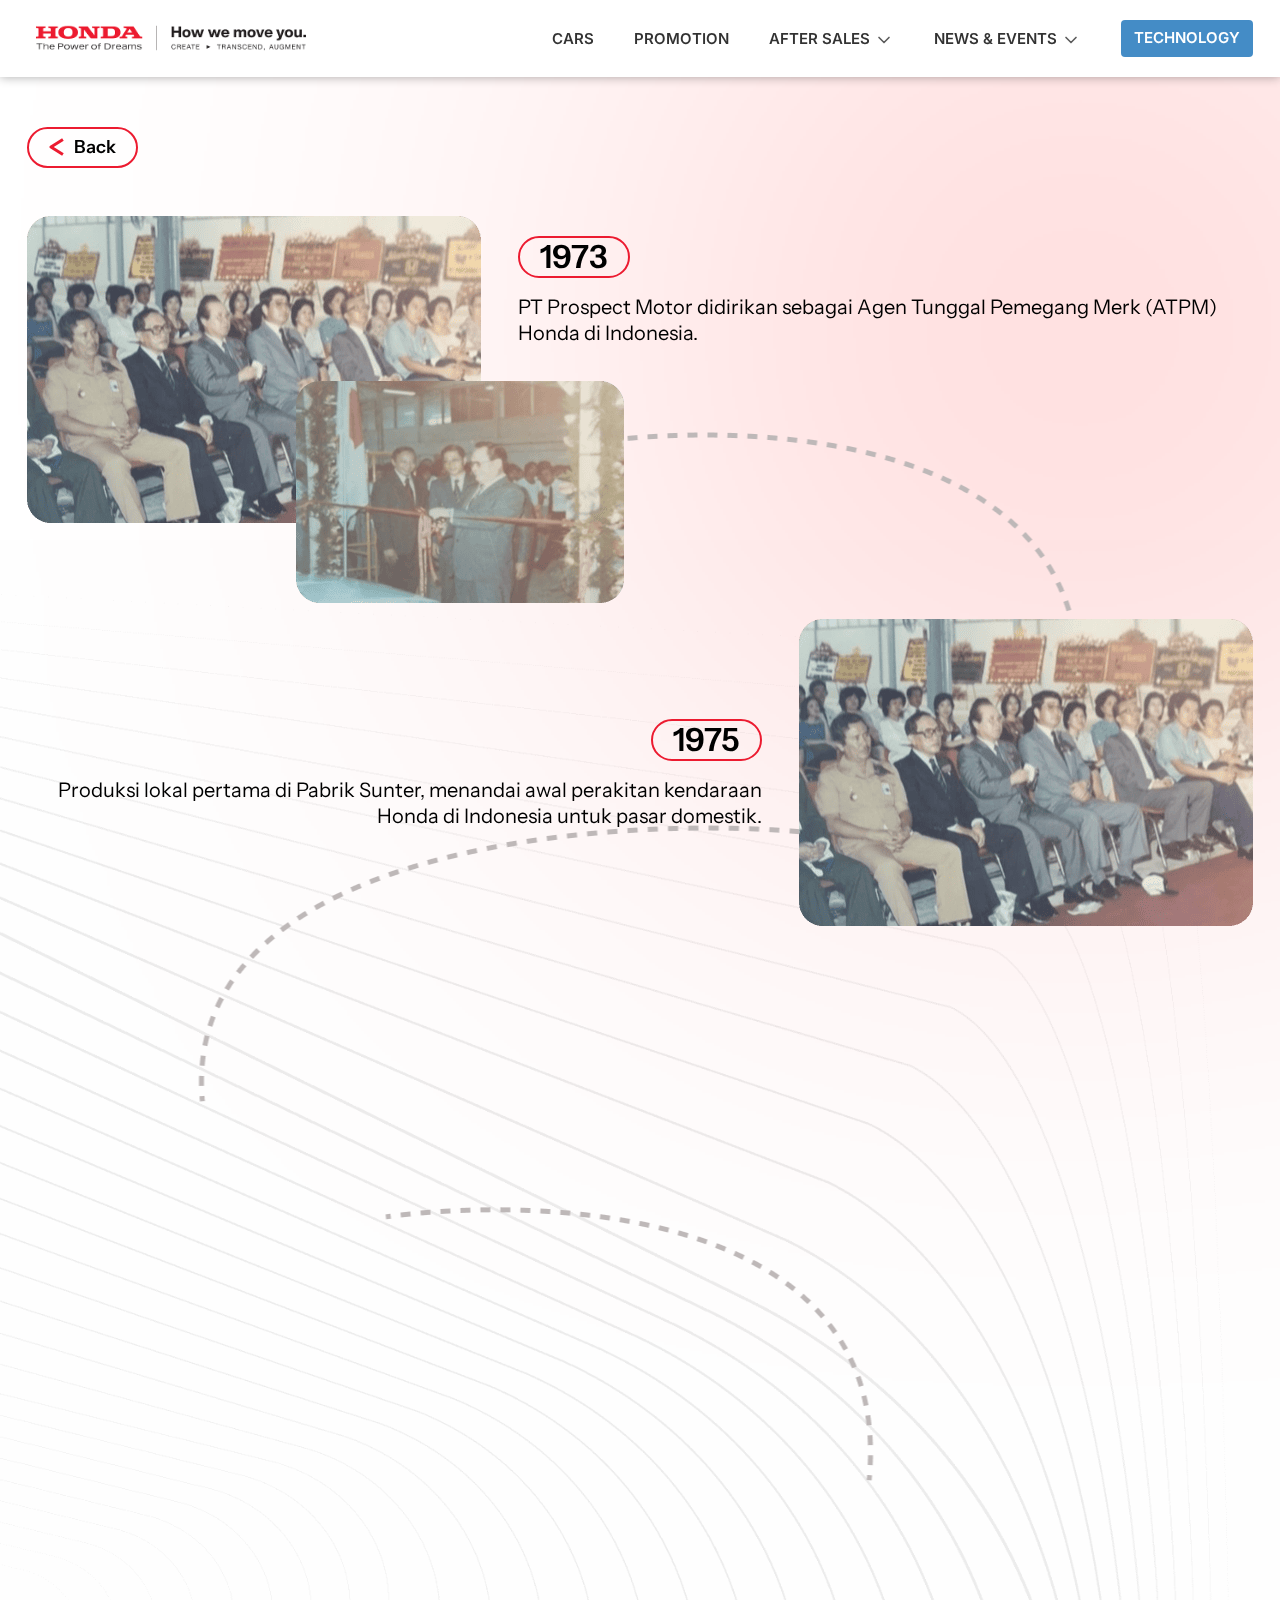
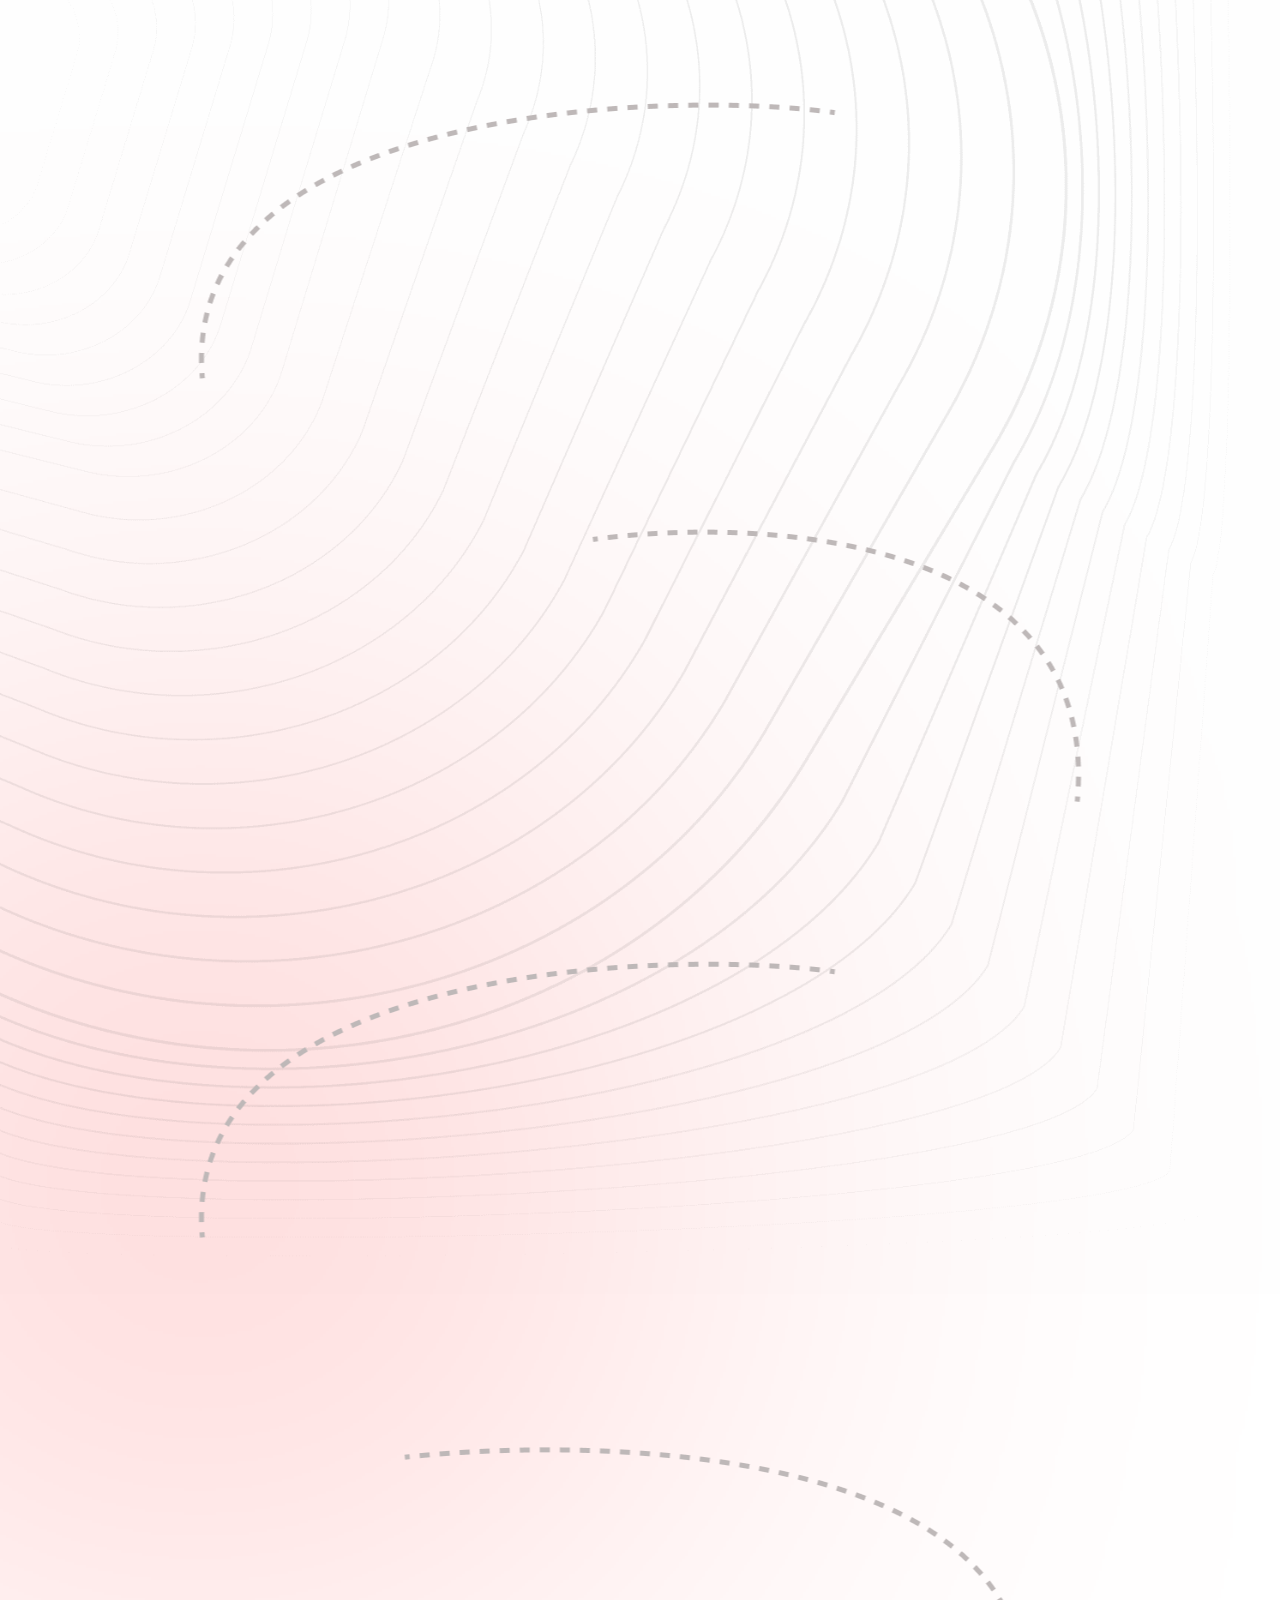
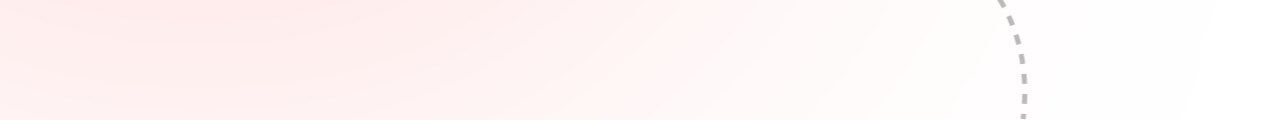
==== Sejarah-Page.html @ 126ced46 "first commit" ====
<!doctype html>
<html class="no-js" lang="">
    <head>
        <meta charset="utf-8">
        <meta http-equiv="x-ua-compatible" content="ie=edge">
        <title>Site title</title>
        <meta name="description" content="">
        <meta name="viewport" content="width=device-width, initial-scale=1"> 
		<link rel="shortcut icon" type="image/x-icon" href="#">
        <!-- Place favicon.ico in the root directory -->
        
		<!-- CSS here -->
        <link rel="stylesheet" href="assets/css/aos.css">
        <link rel="stylesheet" href="assets/css/bootstrap.min.css">
        <link rel="stylesheet" href="assets/css/style.css">
        <link rel="stylesheet" href="assets/css/responsive.css">
    </head>
    <body>

       
    <!-- header-area START -->
    <div class="header-area ">
        <div class="container lg">
            <div class="row align-items-center">
                <div class="col-lg-3 col-9 ">
                    <div class="logo-area">
                        <a href="index.html"><img src="assets/img/Honda-text.png" alt=""></a>
                    </div>
                </div>
                <div class="col-lg-9 d-none d-lg-block text-right">
                    <div class="menu-area">
                        <nav>
                            <ul id="nav">
                                <li><a href="#">cars</a></li>
                                <li><a href="#">promotion</a></li> 
                                <li><a href="#">after sales <img src="assets/img/chevron-down.svg" alt=""></a></li> 
                                <li><a href="#">news & events <img src="assets/img/chevron-down.svg" alt=""></a></li>  
                                <li><a href="#" class="btn">technology</a></li>   
                            </ul>
                        </nav>
                    </div>
                </div>
                <div class="col-3 d-block d-lg-none text-center">
                    <div class="bar__icon">
                        <a class="humbergar siteBar-btn" href="#">
                            <span></span>
                        </a>
                    </div>
                </div>
            </div>
        </div>
    </div>
        <!-- mobile-menu START -->
        <div class="mobile-menu">
            <a href="#" class="bars siteBar-btn"><svg class="bi bi-x" width="1em" height="1em" viewBox="0 0 16 16" fill="currentColor" xmlns="http://www.w3.org/2000/svg">
                <path fill-rule="evenodd" d="M11.854 4.146a.5.5 0 010 .708l-7 7a.5.5 0 01-.708-.708l7-7a.5.5 0 01.708 0z" clip-rule="evenodd"/>
                <path fill-rule="evenodd" d="M4.146 4.146a.5.5 0 000 .708l7 7a.5.5 0 00.708-.708l-7-7a.5.5 0 00-.708 0z" clip-rule="evenodd"/>
            </svg></a> 
            <nav> 
                <ul>
                    <li><a href="#">About Me</a></li>
                    <li><a href="#">Services</a></li> 
                    <li><a href="#">Portfolio</a></li> 
                    <li><a href="#">Testimonials</a></li> 
                    <li><a href="#">Contact Us</a></li>  
                </ul>
            </nav> 
        </div> 
    <!-- header-area END -->


    <main>
        <a href="#" class="ScrolltoTop"  data-aos="fade-up" ><img src="assets/img/ScrolltoTop.svg" alt=""></a>
        <img src="assets/img/body-bg.png" class="body-bg pg-2" alt="">


        <!---------timeLine Section START ---------->
        <section class="timeLine-area ">
            <div class="circle-overly right"></div>
            <div class="circle-overly left"></div>
            <img src="assets/img/Dashed-Lines.png" class="Dashed-Lines" alt="">
            <div class="container">
                <div class="row">
                    <div class="col-lg-12 mb-5" data-aos="fade-left">
                        <div class="">
                            <a href="" class="back-btn"><img src="assets/img/left-arrow.svg" alt=""> Back</a>
                        </div>
                    </div>
                </div>
                <div class="row mb_50 mb-5">
                    <div class="col-lg-5 col-md-5 col-6" data-aos="zoom-in">
                        <div class="timeLine-img ">
                            <i><img src="assets/img/tml-1.png" alt=""></i>
                            <i class="small-img" data-aos="fade-right"  data-aos-delay="300"><img src="assets/img/tml-1-s.png" alt=""></i>
                        </div>
                    </div>
                    <div class="col-lg-7 col-md-7 col-6" data-aos="fade-left">
                        <div class="timeLine-content">
                            <h3>1973</h3>
                            <p>PT Prospect Motor didirikan sebagai Agen Tunggal Pemegang Merk (ATPM) Honda di Indonesia.</p>
                        </div>
                    </div>
                </div>
                <div class="row align-items-center pt_50 mb_50 pt-5 mb-5">
                    <div class="col-lg-7 col-md-7 col-6" data-aos="fade-right">
                        <div class="timeLine-content right">
                            <h3>1975</h3>
                            <p>Produksi lokal pertama di Pabrik Sunter, menandai awal perakitan kendaraan Honda di Indonesia untuk pasar domestik.</p>
                        </div>
                    </div>
                    <div class="col-lg-5 col-md-5 col-6" data-aos="zoom-in">
                        <div class="timeLine-img right">
                            <i><img src="assets/img/tml-1.png" alt=""></i>
                        </div>
                    </div>
                </div>
                <div class="row  align-items-center ">
                    <div class="col-lg-5 col-md-5 col-6" data-aos="zoom-in">
                        <div class="timeLine-img">
                            <i><img src="assets/img/tml-1.png" alt=""></i>
                        </div>
                    </div>
                    <div class="col-lg-7 col-md-7 col-6" data-aos="fade-left">
                        <div class="timeLine-content">
                            <h3>1978</h3>
                            <p>PT Imora Honda hadir untuk memperkuat jaringan distribusi 
                                dan penjualan Honda di Indonesia.</p>
                        </div>
                    </div>
                </div>
                <div class="row pt_100 mb_150 pt-5 mb-5 pb-5 pb-md-0">
                    <div class="col-lg-7 col-md-7 col-6" data-aos="fade-right">
                        <div class="timeLine-content right">
                            <h3>1985</h3>
                            <p>PT Prospect Motor didirikan sebagai Agen Tunggal Pemegang Merk (ATPM) Honda di Indonesia.</p>
                        </div>
                    </div>
                    <div class="col-lg-5 col-md-5 col-6" data-aos="zoom-in">
                        <div class="timeLine-img right">
                            <i><img src="assets/img/tml-1.png" alt=""></i>
                            <i class="small-img" data-aos="fade-right"  data-aos-delay="300"><img src="assets/img/tml-1-s.png" alt=""></i>
                        </div>
                    </div>
                </div>
                <div class="row pb-5 pb-md-0">
                    <div class="col-lg-5 col-md-5 col-6" data-aos="zoom-in">
                        <div class="timeLine-img">
                            <i><img src="assets/img/tml-1.png" alt=""></i>
                            <i class="small-img" data-aos="fade-left"  data-aos-delay="300"><img src="assets/img/tml-1-s.png" alt=""></i>
                        </div>
                    </div>
                    <div class="col-lg-7 col-md-7 col-6" data-aos="fade-left">
                        <div class="timeLine-content">
                            <h3>1988</h3>
                            <p>Honda memulai produksi mesin di Indonesia, 
                                mendukung penggunaan komponen lokal dalam produksi kendaraan.</p>
                        </div>
                    </div>
                </div>
                <div class="row mt_150 mb_150 pt_50 pt-5 mb-5">
                    <div class="col-lg-7 col-md-7 col-6" data-aos="fade-right">
                        <div class="timeLine-content right">
                            <h3>1999</h3>
                            <p>PT Honda Prospect Motor resmi berdiri melalui penggabungan 
                                PT Prospect Motor, PT Honda Prospect Engine Manufacturing dan  PT Imora Honda.</p>
                        </div>
                    </div>
                    <div class="col-lg-5 col-md-5 col-6">
                        <div class="timeLine-img right" data-aos="zoom-in">
                            <i><img src="assets/img/tml-1.png" alt=""></i>
                            <i class="small-img" data-aos="fade-left"><img src="assets/img/tml-1-s.png" alt=""></i>
                        </div>
                    </div>
                </div>
                <div class="row align-items-center py-5 py-md-0">
                    <div class="col-lg-5 col-md-5 col-6" data-aos="zoom-in">
                        <div class="timeLine-img">
                            <i><img src="assets/img/tml-1.png" alt=""></i>
                        </div>
                    </div>
                    <div class="col-lg-7 col-md-7 col-6" data-aos="fade-left">
                        <div class="timeLine-content">
                            <h3>2003</h3>
                            <p>Honda meresmikan pabrik di Karawang untuk meningkatkan 
                                kapasitas produksi guna memenuhi pasar domestik dan ekspor.</p>
                        </div>
                    </div>
                </div>
                <div class="row align-items-center mt_100">
                    <div class="col-lg-7 col-md-7 col-6" data-aos="fade-right">
                        <div class="timeLine-content right">
                            <h3>2024</h3>
                            <p>Honda Prospect Motor meresmikan kantor pusat baru 
                                sebagai wujud komitmen jangka panjang dalam industri otomotif Indonesia.</p>
                        </div>
                    </div>
                    <div class="col-lg-5 col-md-5 col-6" data-aos="zoom-in">
                        <div class="timeLine-img right">
                            <i><img src="assets/img/tml-1.png" alt=""></i>
                        </div>
                    </div>
                </div>
            </div>
        </section>
        <!---------timeLine Section End ---------->





    </main>

    
		<!-- JS here --> 
        <script src="assets/js/jquery-3.4.1.min.js"></script>
        <script src="assets/js/popper.min.js"></script>
        <script src="assets/js/bootstrap.min.js"></script>
        <script src="assets/js/aos.js"></script> 
        <script src="assets/js/main.js"></script>

    </body>
</html>
---- assets/css/style.css ----
/*   Theme default css */
@import url('https://fonts.googleapis.com/css2?family=Instrument+Sans:ital,wght@0,400..700;1,400..700&family=Inter:ital,opsz,wght@0,14..32,100..900;1,14..32,100..900&display=swap');
/* ======font family=========
font-family: "Instrument Sans", sans-serif;
font-family: "Inter", sans-serif;
*/

:root{

  --redColor: #EC1B30;

  --f18 : 18px;
  --f20 : 20px;
  --f22 : 22px;
  --f24 : 24px;
  --f28 : 28px;
  --f30 : 30px;
  --f32 : 32px;
  --f36 : 36px;
  --f40 : 40px;
  --f48 : 48px;

}


body {
  font-weight: 400;
  font-size: var(--f18);
  margin: 0;
  padding: 0;
  font-family: "Instrument Sans", sans-serif;
  color: #000;
}

img{
  max-width: 100%;
}
  
button {
  cursor: pointer; 
  border: none;
  padding: 0;
  background: none;
}

a:focus,
button:focus {
  text-decoration: none;
  outline: none; }

a:focus,
a:hover {
  text-decoration: none; }

a,
button {
  color: inherit;
  outline: medium none; 
  text-decoration: none;
}

button:focus, input:focus, input:focus, textarea, textarea:focus {
  outline: 0; }

 
h1,
h2,
h3,
h4,
h5,
h6 {
  margin-top: 0px; 
  font-weight: 700;
 }

h1 a,
h2 a,
h3 a,
h4 a,
h5 a,
h6 a {
  color: inherit; }

h1 {
  font-size: 40px; }

h2 {
  font-size: var(--f36);
  }

h3 {
  font-size: 28px;
  }

h4 {
  font-size: var(--f24);
  font-weight: 600;
  }

h5 {
  font-size: 18px; }

h6 {
  font-size: 16px; }

ul {
  margin: 0px;
  padding: 0px; }

li {
  list-style: none; }

.pb_150{padding-bottom: 150px;}
.pb_100{padding-bottom: 100px;}
.pb_50{padding-bottom: 50px;}
.pt_150{padding-top: 150px;}
.pt_100{padding-top: 100px;}
.pt_50{padding-top: 50px;}

.mb_150{margin-bottom: 150px;}
.mb_100{margin-bottom: 100px;}
.mb_50{margin-bottom: 50px;}
.mt_150{margin-top: 150px;}
.mt_100{margin-top: 100px;}
.mt_50{margin-top: 50px;}
 
.thm_btn{
    background: var(--redColor);
    color: #fff;
}

/* default-css END 
================================== */
.body-bg {position: absolute;top: 159%;pointer-events: none;}

img.body-bg.pg-2 {
    top: 60%;
}

.body-bg-2 {
    position: absolute;
    left: 0;
    width: 100%;
    max-height: 1706px;
    object-fit: cover;
    bottom: 0;
    object-position: top;
    pointer-events: none;
}

.ScrolltoTop {
    position: fixed;
    bottom: 30px;
    left: 30px;
    z-index: 99;
    background: var(--redColor);
    border-radius: 50%;
    box-shadow: 0px 4px 12px 0px #0000004F;
}
.fixed__nav {position: fixed;top: 100px;left: 30px;z-index: 99;background: #fff;border-radius: 20px;padding: 10px;min-width: 180px;transition: all .3s;box-shadow: 0 0 10px #0003;}

.fixed__nav:hover ul {
    position: relative;
    opacity: 1;
    pointer-events: all;
}

.fixed__nav ul {
    position: absolute;
    transition: all .3s;
    padding-left: 45px;
    opacity: 0;
    pointer-events: none;
}

.fixed__nav ul a {
    display: inline-block;
    font-size: var(--f20);
    color: var(--redColor);
    font-weight: 500;
}

.fixed__nav button {
    display: flex;
    align-items: center;
    gap: 13px;
    font-weight: 600;
    font-size: var(--f20);
}

.fixed__nav button i {
    position: relative;
    width: 35px;
    height: 35px;
    display: flex;
    align-items: center;
    justify-content: center;
    border: 2px solid var(--redColor);
    border-radius: 50%;
}

.fixed__nav:hover button i {border-color: #000;}

.fixed__nav button i img {
    position: absolute;
    top: 50%;
    left: 50%;
    transform: translate(-50%, -50%);
    transition: all .3s;
}

.fixed__nav:hover button i .minus {
    opacity: 1;
}
.fixed__nav:hover button i .plus {opacity: 0;}
.minus {opacity: 0;}


.header-area {
  padding: 20px 0;
  width: 100%;
  z-index: 99;
  background: #ffff;
  position: sticky;
  box-shadow: 0 0 10px #0005;
  top: 0;
}
.menu-area nav ul li {
  list-style: none;
  display: inline-block;
}

.menu-area nav ul li a {
  font-size: 15px;
  display: inline-block;
  position: relative;
  text-transform: uppercase;
  font-weight: 600;
  opacity: .8;
  font-family: 'Inter';
}

.menu-area nav ul li a img {
    width: 20px;
    opacity: .8;
}

.menu-area nav ul li a.btn {
    background: #1670B9;
    color: #fff;
}

.menu-area nav ul li a:hover {
    opacity: 1;
}
.menu-area{}

.menu-area ul {
    display: flex;
    align-items: center;
    justify-content: end;
    gap: var(--f40);
}

/* humbergar */
.humbergar {
  cursor: pointer;
  display: block;
  max-width: 35px;
  margin-left: auto;
}

.humbergar span, 
.humbergar span:before, 
.humbergar span:after {
  cursor: pointer;
  border-radius: 1px;
  height: 2px;
  width: 34px;
  background: #000;
  position: relative;
  display: block;
  content: '';
  transition: all 250ms ease-in-out;
}
.humbergar span:before {
  top: -12px;
}
.humbergar span:after {
  bottom: -9px;
}

.humbergar.active span {
  background-color: transparent;
}
.humbergar.active span:before {
  top:0px;
  transform: rotate(45deg);
}

.humbergar.active span:after {
  bottom: 2px;
  transform: rotate(-45deg);
}
 
/* humbarger END */
 

/* mobile-menu START */
.mobile-menu {
  position: fixed;
  width: 280px;
  height: 100vh;
  background: #ffffff;
  z-index: 999;
  box-shadow: 0px 0px 9px -1px #737373;
  top: 0;
  left: 0;
  transition: .3s;
  margin-left: -400px;
  padding-left: 25px;
  padding-top: 100px;
}
.siteBar{
  margin-left: 0; 
}
.mobile-menu ul#pills-tab {
  margin-top: 90px;
  margin-bottom: 35px !important;
  display: block;
}
.mobile-menu  nav ul li {
  list-style: none;
  display: block;
}

.mobile-menu nav ul li a {
  color: #272835;
  font-size: 16px;
  line-height: 40px;
  transition: .3s;
  text-transform: uppercase;
  display: flex;
  justify-content: space-between;
  padding-right: 20px;
}

.mobile-menu a.bars {
  position: absolute;
  right: 20px;
  top: 15px;
  width: 40px;
  height: 40px;
  text-align: center;
  line-height: 40px;
  border-radius: 50%;
  font-size: 32px;
  color: rgb(255, 0, 43);
}

/* Header section END */


/*============ Area Start =============*/

.cover-area {border-bottom-right-radius: clamp(6.25rem, 6.369vw + 4.857rem, 12.5rem);overflow: hidden;border-bottom-left-radius: clamp(6.25rem, 6.369vw + 4.857rem, 12.5rem);position: relative;z-index: 9;}
.video__wrapper {
}
.video__fullscreen-button {
}
.video__fullscreen-icon {
}
.video__play-button {
}
.video__play-button-icon {
}
.video__play-button-icon--play {
}
.video__play-button-icon--pause {
}
.st1 {
}

.video__wrapper {
  display: inline-block;
  position: relative;
  width: 100%;
}

video {
  width: 100%;
  aspect-ratio: 16/9;
  object-fit: cover;
  max-width: 100%;
  display: inline-block;
  vertical-align: top;
  height: 92vh;
  min-height: 500px;
}

.video__play-button {
  margin: 0;
  padding: 0;
  position: absolute;
  width: 100%;
  border: 0;
  border-radius: 0;
  background-color: var(--redColor);
  -webkit-appearance: none;
  z-index: 2;
  transition: all 200ms ease-in-out;
  max-width: 240px;
  height: 60px;
  bottom: 0;
  left: 50%;
  font-size: var(--f28);
  color: #fff;
  display: flex;
  align-items: center;
  justify-content: center;
  gap: 20px;
  border-top-left-radius: 20px;
  border-top-right-radius: 20px;
  transform: translateX(-50%);
}

.video__play-button-icon {
  transition: all 200ms ease-in-out;
}

.video__play-button-icon--play polygon {
  transform-origin: 50% 50%;
  transition: all 200ms ease-in-out;
}

.video__play-button-icon--play:hover polygon {
  transform: scale(1.5);
}

.video__play-button[data-button-state=pause] .video__play-button-icon--pause {
  display: none;
}

.video__play-button[data-button-state=play] .video__play-button-icon--play {
  display: none;
}

.video__play-button[data-button-state=play] .video__play-button-icon {
  opacity: 0;
}

.video__play-button[data-button-state=play]:hover .video__play-button-icon {
  opacity: 1;
}

.video__play-button[data-button-state=play] {
}

.video__play-button[data-button-state=play]:hover {
  background-color: rgba(0, 0, 0, 0.4);
}

.video__fullscreen-button {
  margin: 0;
  padding: 0;
  position: absolute;
  bottom: 10px;
  right: 10px;
  border: 0;
  background: transparent;
  cursor: pointer;
  border-radius: 0;
  -webkit-appearance: none;
  z-index: 3;
  transition: all 200ms ease-in-out;
}

.video__fullscreen-icon {
  padding: 10px;
  display: block;
  vertical-align: top;
  color: #fff;
  opacity: 0;
  visibility: hidden;
  transition: all 200ms ease-in-out;
}

.video__wrapper[data-state=pause] .video__fullscreen-icon,
.video__wrapper[data-state=play]:hover .video__fullscreen-icon {
  opacity: 1;
  visibility: visible;
}

.video__fullscreen-icon polygon {
  fill: currentColor;
}
/*============ Area End =============*/


/*============blog Area Start =============*/

.blog-area {padding: 60px 0;position: relative;overflow: hidden;margin-top: -200px;padding-top: 260px;}

.blog-area .circle-overly {
    right: -43px;
}

.circle-overly {
    width: 400px;
    height: 400px;
    background: red;
    border-radius: 50%;
    filter: blur(400px);
    position: absolute;
    z-index: -1;
    pointer-events: none;
}
.container {max-width: 1250px;}
.row {
}
.col-lg-12 {
}
.blog__top {max-width: 950px;margin: auto;margin-bottom: 120px;}

.blog__top h2 {
    font-size: var(--f32);
    margin-bottom: 1rem;
}
.col-lg-6 {
}
.blog__blk {padding-right: 40px;}

.blog__blk hr {
    opacity: 1;
    background: var(--redColor);
    margin-top: var(--f36);
}

.blog__blk h4 {border: 1px solid var(--redColor);width: max-content;padding: 10px 20px;border-radius: 33px;line-height: 1;margin-bottom: var(--f28);}

.blog__blk h4 {}
.blog__img {
}

.blog__img i {
    display: block;
    border-radius: var(--f40);
    overflow: hidden;
}
/*============blog Area End =============*/


/*============service Area Start =============*/

.service-area {
    position: relative;
}

.service-area .circle-overly {
    bottom: auto;
    z-index: 99;
    margin-top: 500px;
}
.service__top {
}
.col-lg-3 {
}
.col-md-6 {
}
.svc__blk {text-align: center;margin-bottom: var(--f48);}

.svc__blk p {
    max-width: 245px;
    margin: auto;
    line-height: 1.2;
    /* letter-spacing: -0.5px; */
    font-size: 16px;
    font-family: "Inter", sans-serif;
}

.svc__blk h2 {
    font-size: var(--f28);
    font-weight: 500;
    text-transform: uppercase;
    font-family: "Inter", sans-serif;
}
.service__content {position: relative;margin-top: 100px;z-index: 9;}

.service__content p {
    position: absolute;
    right: 10px;
    text-align: right;
    bottom: 24px;
    margin: 0;
}

.service__content h1 {
    position: absolute;
    margin: 0;
    text-transform: uppercase;
    font-family: "Inter", sans-serif;
    font-weight: 600;
    letter-spacing: 4px;
    font-size: var(--f48);
    color: #231F20;
    top: 15px;
    left: 20px;
}
/*============service Area End =============*/


/*============History Area Start =============*/
.History-area {
    padding: 100px 0;
    position: relative;
}
.History__content {
    position: relative;
    height: 600px;
    overflow: hidden;
}

.History__content:before {
    content: "";
    position: absolute;
    width: 100%;
    height: 200px;
    background: linear-gradient(0deg, #ffffff, #ffffff00);
    bottom: 0;
    z-index: 9;
    pointer-events: none;
}

.History__text {
    position: absolute;
    top: 55%;
    text-align: center;
    max-width: 460px;
    left: 50%;
    transform: translate(-50%);
}

.History__text a {
    border: 2px solid var(--redColor);
    font-size: var(--f36);
    font-weight: 600;
    height: 50px;
    display: flex;
    align-items: center;
    justify-content: center;
    gap: 12px;
    width: max-content;
    margin: auto;
    padding: 0 40px;
    border-radius: 40px;
    margin-bottom: 24px;
    transition: all .3s;
}

.History__text a:hover {
    background: var(--redColor);
    color: #fff;
}

.History__text a:hover img {
    filter: brightness(21.5);
}
.history-img {overflow: hidden;animation: circle 50s linear infinite;}
.border-btn {
}
.History__bottom {text-align: center;margin-top: 40px;}

.History__bottom a {
    font-size: var(--f36);
    padding: 10px 30px;
    border-radius: 40px;
    background: #FF0000;
    display: inline-block;
    font-weight: 600;
    transition: all .3s;
}

.History__bottom a:hover {
    box-shadow: 0 0 20px #0005;
}

.History__bottom h3 {
    font-size: var(--f32);
    font-weight: 600;
    margin-bottom: var(--f30);
}
.thm_btn {
}

@keyframes circle{
  0%{
    transform:rotate(0deg)
  
  }
  100%{
    transform:rotate(360deg)
  }
}


/*============History Area End =============*/


/*============ Area Start =============*/
.timeLine-area {padding: 50px 0;position: relative;}

.timeLine-area .circle-overly.left {
    bottom: 10%;
    top: auto;
}

section.timeLine-area .circle-overly.right {
    left: auto;
    right: 0;
}

img.Dashed-Lines {
    position: absolute;
    left: 50%;
    transform: translateX(-50%);
    top: 11%;
    pointer-events: none;
}

a.back-btn {
    display: flex;
    align-items: center;
    border: 2px solid var(--redColor);
    width: max-content;
    border-radius: 4440px;
    padding: 5px 20px;
    font-weight: 600;
    gap: 10px;
}
.timeLine-img {position: relative;}

.timeLine-img.right {}

.timeLine-img.right {
    text-align: right;
}

.timeLine-img.right i.small-img {
    right: auto;
    left: -100px;
}

.timeLine-img i.small-img {
    position: absolute;
    right: -100px;
    bottom: -80px;
}
.timeLine-img .small {}
.timeLine-content {margin-top: 20px;margin-left: -30px;}

.timeLine-content p {
    font-size: var(--f20);
    line-height: 1.3;
}

.timeLine-content h3 {
    font-size: var(--f32);
    font-weight: 600;
    border: 2px solid var(--redColor);
    padding: 0px 20px;
    width: max-content;
    border-radius: 30px;
    margin-bottom: 16px;
}

.timeLine-content.right h3 {
    margin-left: auto;
}

.timeLine-content.right {
    text-align: right;
    margin-right: -30px;
}
.right {
}
.align-items-center {
}
/*============ Area End =============*/


/*============ Area Start =============*/

/*============ Area End =============*/


/*============ Area Start =============*/

/*============ Area End =============*/
---- assets/css/responsive.css ----
/* Big screen :1200px. */
@media (min-width: 1200px) and (max-width: 1500px) {


}


/* Normal screen :992px. */
@media (min-width: 992px) and (max-width: 1200px) {
    :root{

        --f18 : 16px;
        --f20 : 16px;
        --f22 : 16px;
        --f24 : 20px;
        --f28 : 24px;
        --f30 : 24px;
        --f32 : 24px;
        --f36 : 30px;
        --f40 : 32px;
        --f48 : 36px;
      
      }
      section.timeLine-area .circle-overly.right {
        width: 200px;
    }
    
    .timeLine-area .circle-overly.left {
        width: 200px;
    }
}

 
/* Tablet screen :768px. */
@media (min-width: 768px) and (max-width: 991px) {
    :root{

        --f18 : 16px;
        --f20 : 16px;
        --f22 : 16px;
        --f24 : 20px;
        --f28 : 24px;
        --f30 : 24px;
        --f32 : 24px;
        --f36 : 30px;
        --f40 : 32px;
        --f48 : 36px;
      
      }
    .blog__blk {
        padding: 0;
        text-align: center;
        margin-bottom: 40px;
    }
    
    .blog__blk h4 {
        margin-inline: auto;
    }
    
    .blog__top {
        margin-bottom: 50px;
    }
    
    .service__content h1 {
        font-size: 30px;
        top: 5px;
    }
    
    .service__content p {
        font-size: 12px;
        bottom: 12px;
    }
    
    .History__content {
        height: 400px;
    }
    
    .History__text a {
        font-size: var(--f20);
        height: 44px;
    }
    
    .History__text a img {
        width: 10px;
    }
    
    .History__text p {
        margin: 0;
        font-size: 14px;
    }
    
    .History__text {
        top: 48%;
    }
    
    .History__content:before {
        height: 140px;
    }
    
    .History__bottom h3 {
        font-size: 24px;
    }
    
    .History__bottom a {
        font-size: 24px;
    }
    .blog-area {
        padding-bottom: 0;
    }

    .timeLine-area{overflow: hidden;}
    section.timeLine-area .circle-overly.right {
        width: 240px;
    }
    
    .timeLine-area .circle-overly.left {
        width: 200px;
    }
    .timeLine-content {
        margin-left: 0;
    }
    
    .timeLine-content.right {
        margin-right: 0;
    }
    
    .timeLine-img i.small-img {
        max-width: 220px;
    }
    img.Dashed-Lines{display: none;}
}

 
/* small screen :320px. */
@media (max-width: 767px) {
    :root{

        --f18 : 16px;
        --f20 : 16px;
        --f22 : 16px;
        --f24 : 20px;
        --f28 : 24px;
        --f30 : 24px;
        --f32 : 24px;
        --f36 : 30px;
        --f40 : 32px;
        --f48 : 36px;
      
      }
    .blog__blk {
        padding: 0;
        text-align: center;
        margin-bottom: 40px;
    }
    
    .blog__blk h4 {
        margin-inline: auto;
        font-size: 18px;
    }
    
    .blog__top {
        margin-bottom: 50px;
    }
    
    .service__content h1 {
        font-size: 18px;
        top: -3px;
        letter-spacing: 1px;
    }
    
    .service__content p {
        font-size: 12px;
        bottom: 12px;
        position: unset;
        text-align: center;
        margin-top: 14px;
    }
    
    .History__content {
        height: 224px;
    }
    
    .History__text a {
        font-size: 12px;
        height: 33px;
        padding: 0 20px;
        margin-bottom: 11px;
        gap: 6px;
    }
    
    .History__text a img {
        width: 10px;
    }
    
    .History__text p {
        margin: 0;
        font-size: 11px;
        width: 100%;
    }
    
    .History__text {
        top: 39%;
    }
    
    .History__content:before {
        height: 110px;
    }
    
    .History__bottom h3 {
        font-size: 20px;
    }
    
    .History__bottom a {
        font-size: 18px;
    }
    .blog-area {
        padding-bottom: 0;
    }
    video {
        height: 100%;
    }
    
    .cover-area {
        border-bottom-left-radius: 60px;
        border-bottom-right-radius: 60px;
    }
    
    .video__play-button {
        font-size: 18px;
        width: 100%;
        gap: 10px;
        padding: 10px;
        max-width: 195px;
        height: 50px;
    }
    
    .service__content {
        margin-top: 60px;
        overflow: hidden;
    }
    
    .svc__blk p {
        max-width: 290px;
    }
    .service-area .circle-overly {
        width: 300px;
    }
    .History-area {
        padding: 70px 0;
    }
    .fixed__nav button span {
        display: none;
    }
    
    .fixed__nav {
        min-width: auto;
        background: no-repeat;
        box-shadow: none;
        top: 90px;
        left: 20px;
    }
    .fixed__nav ul {
        padding-left: 0;
        padding-top: 10px;
    }
    .ScrolltoTop {max-width: 33px;}
    .blog__top h2 {
        font-size: 20px;
    }
    .timeLine-area{overflow: hidden;}

.timeLine-area .mb_150 {
    margin-bottom: 50px;
}
    section.timeLine-area .circle-overly.right {
        width: 224px;
        height: 261px;
        filter: blur(256px);
    }
    
    .timeLine-area .circle-overly.left {
        width: 200px;
    }
    .timeLine-content {
        margin-left: 0;
        margin-top: 0;
    }
    
    .timeLine-content.right {
        margin-right: 0;
    }
    
    .timeLine-img i.small-img {
        max-width: 110px;
        bottom: -34px;
        right: -50px;
    }

.timeLine-img.right i.small-img {left: -53px;}
    img.Dashed-Lines{display: none;}
    .timeLine-content p {
        display: -webkit-box;
        -webkit-line-clamp: 2;
        -webkit-box-orient: vertical;
        overflow: hidden;
        font-size: 12px;
    }
    
    .timeLine-content h3 {
        font-size: 16px;
        padding: 0px 15px;
        margin-bottom: 5px;
    }
    .timeLine-area .row {
        margin-top: 0px;
        padding-top: 0;
        padding-bottom: 0;
        margin-bottom: 0px;
    }
}
 
/* Large Mobile screen :480px. */
@media only screen and (min-width: 480px) and (max-width: 767px) {
.container {width:450px}
 
}
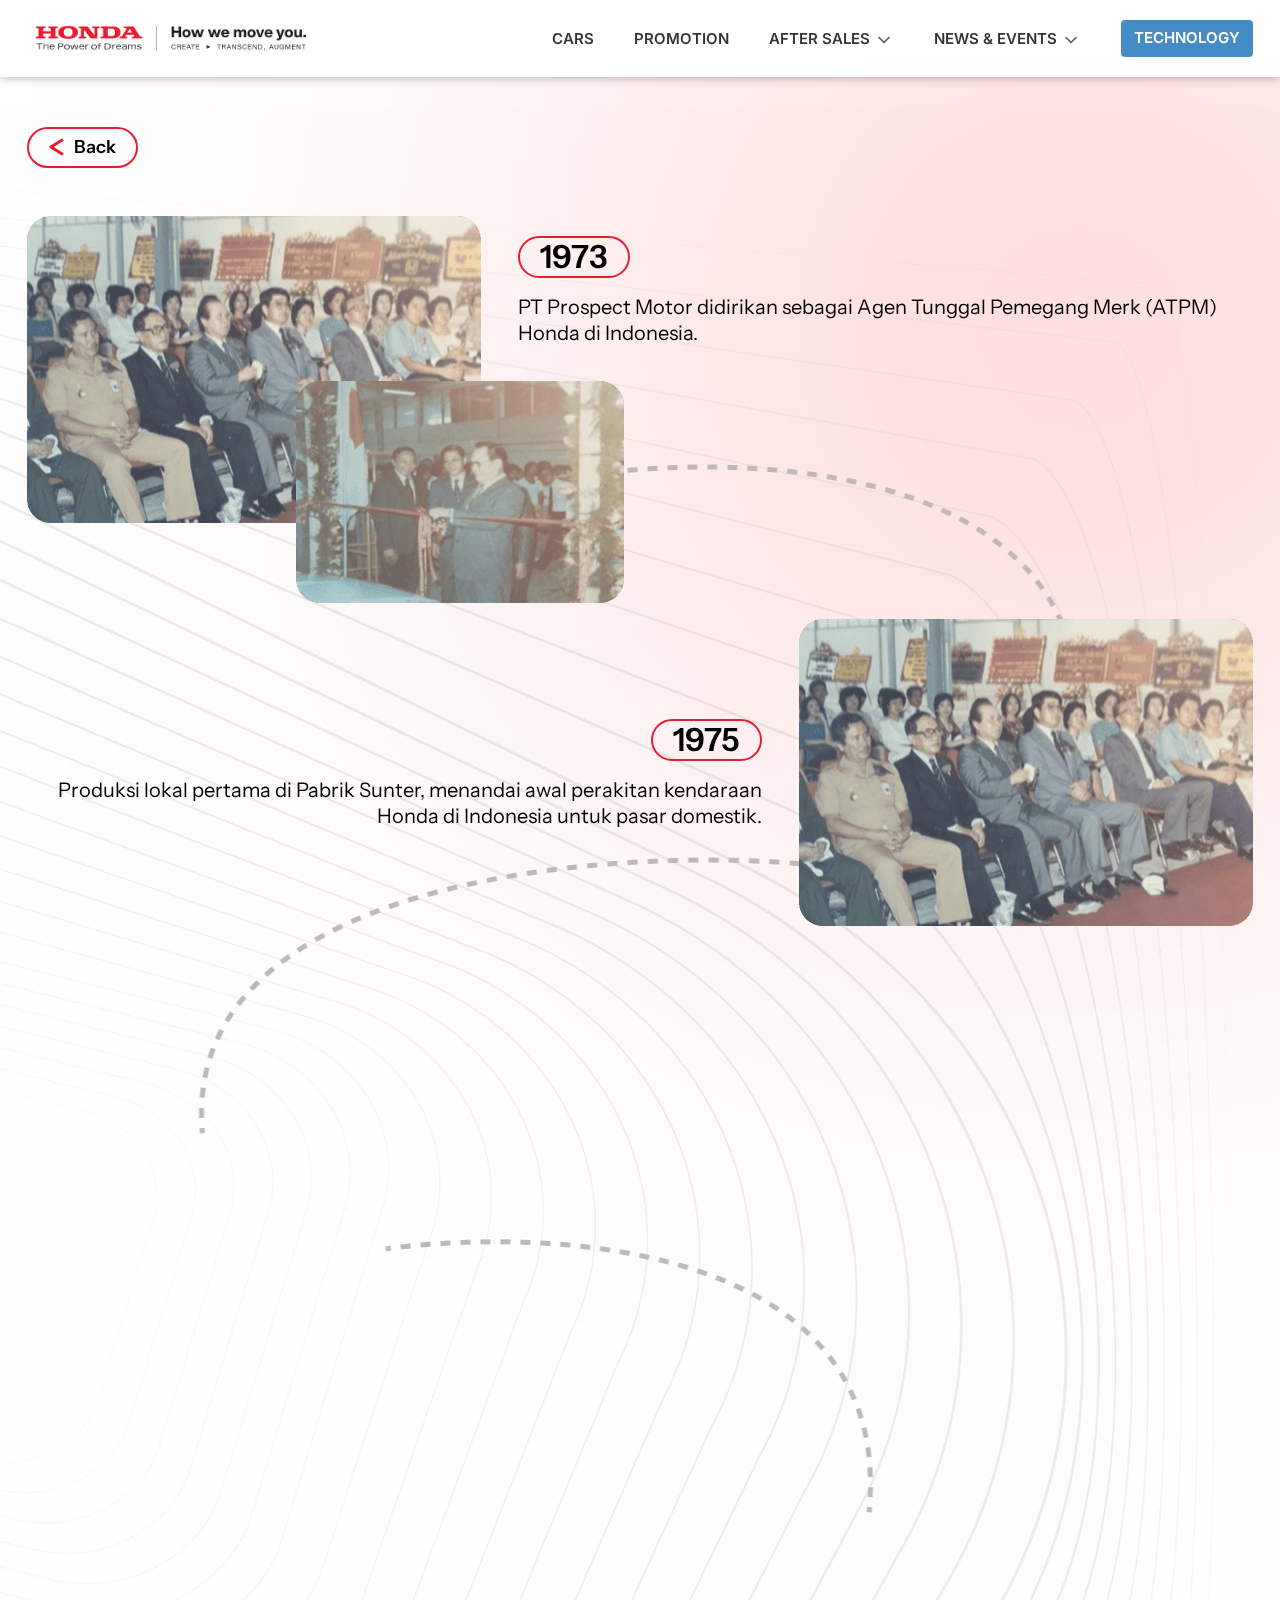
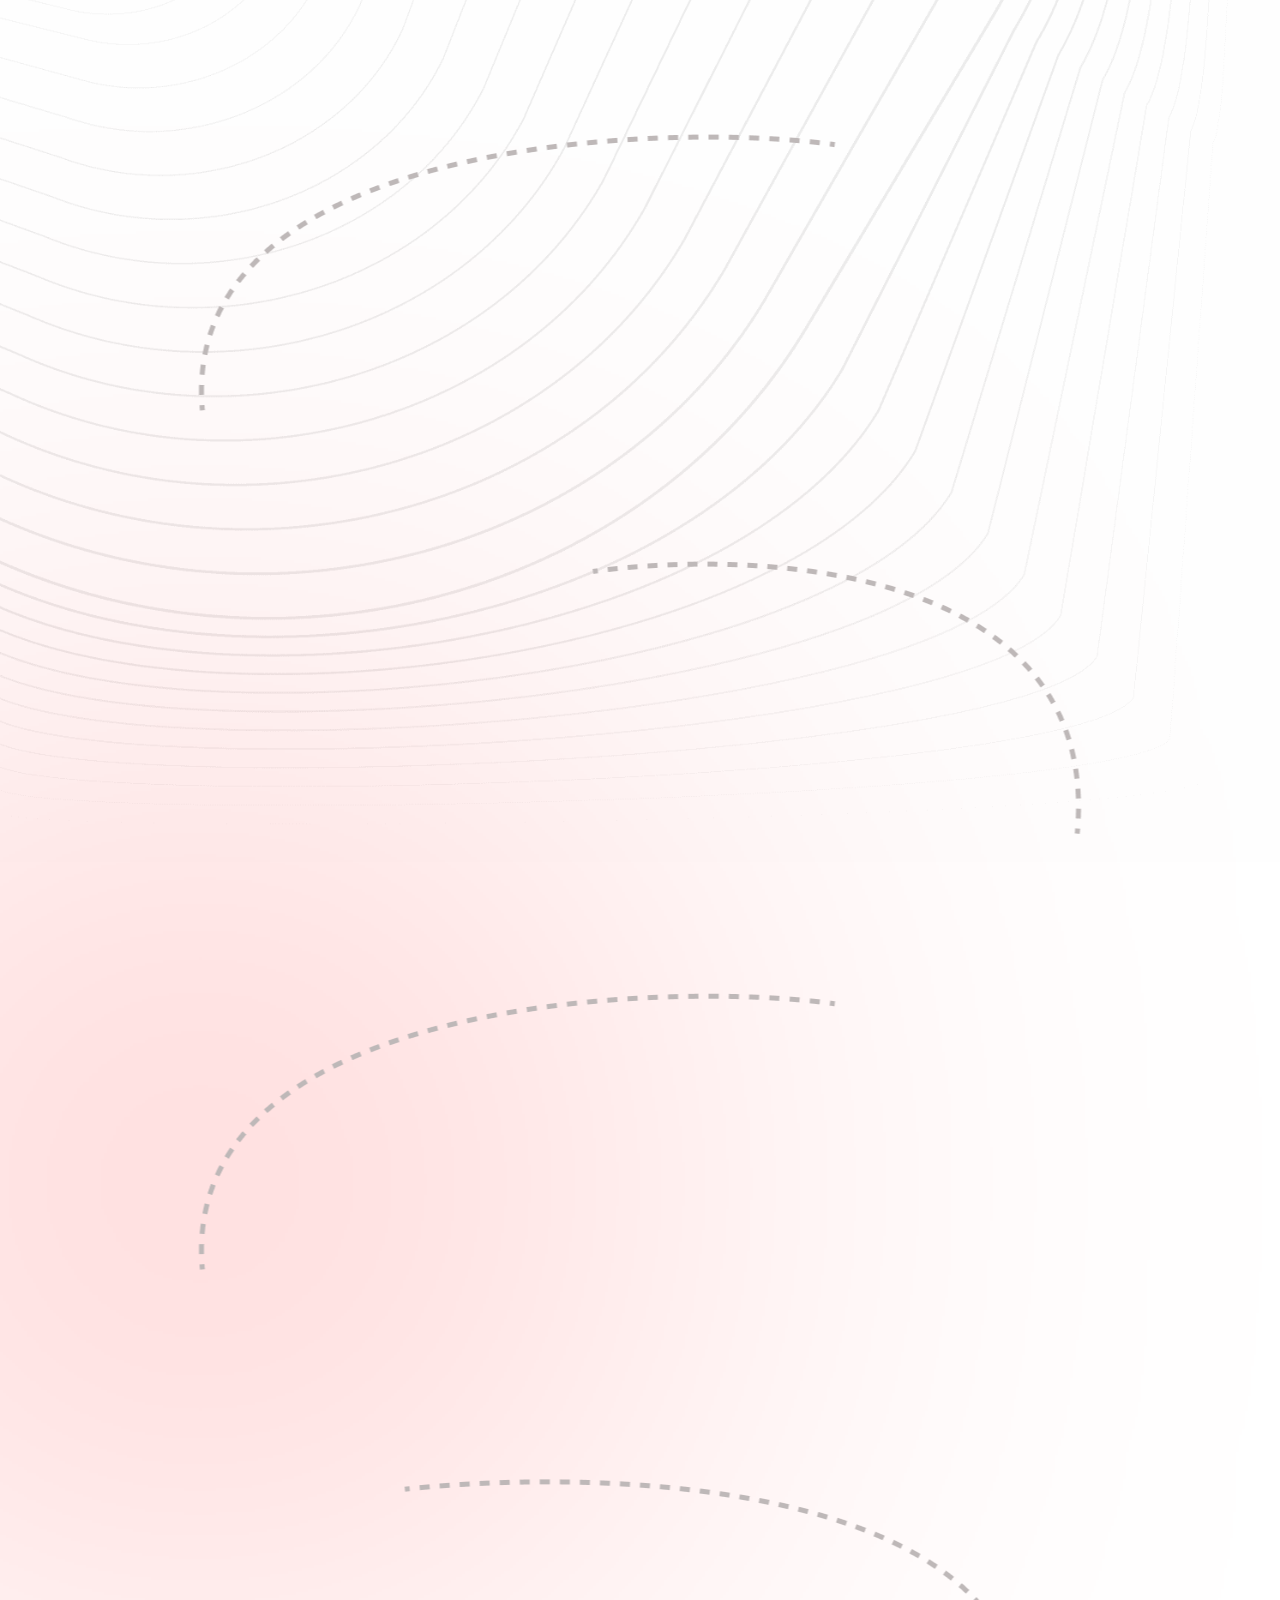
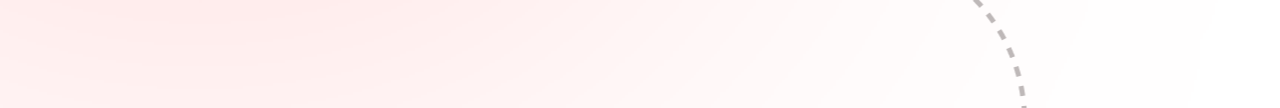
==== commit 52ff7bc8: "one-page" ====
--- a/Sejarah-Page.html
+++ b/Sejarah-Page.html
@@ -71,7 +71,7 @@
 
     <main>
         <a href="#" class="ScrolltoTop"  data-aos="fade-up" ><img src="assets/img/ScrolltoTop.svg" alt=""></a>
-        <img src="assets/img/body-bg.png" class="body-bg pg-2" alt="">
+        <img src="assets/img/body-bg.png" class="body-pg-2" alt="">
 
 
         <!---------timeLine Section START ---------->
--- a/assets/css/style.css
+++ b/assets/css/style.css
@@ -707,7 +707,35 @@
 
 
 /*============ Area Start =============*/
-.timeLine-area {padding: 50px 0;position: relative;}
+.timeLine-area {padding: 50px 0 50px;position: relative;overflow: hidden;z-index: 9;}
+
+.timeLine-PAGE {
+    position: fixed;
+    width: 100%;
+    top: 0;
+    z-index: -1;
+    background: #fff;
+    pointer-events: none;
+    opacity: 0;
+    transition: all .3s;
+}
+
+img.body-pg-2 {
+    position: absolute;
+    top: 12%;
+    left: 0;
+    z-index: -1;
+}
+
+.timeLine-PAGE img.body-bg.pg-2 {}
+
+.timeLine-PAGE.show {
+    z-index: 9;
+    opacity: 1;
+    top: 75px;
+    pointer-events: all;
+    position: absolute;
+}
 
 .timeLine-area .circle-overly.left {
     bottom: 10%;
@@ -723,7 +751,7 @@
     position: absolute;
     left: 50%;
     transform: translateX(-50%);
-    top: 11%;
+    top: 12%;
     pointer-events: none;
 }
 
@@ -781,10 +809,28 @@
     text-align: right;
     margin-right: -30px;
 }
-.right {
-}
-.align-items-center {
-}
+.tl-row-1{
+    margin-bottom: 120px;
+}
+.tl-row-2{
+    margin-bottom: 70px;
+}
+.tl-row-3{
+    margin-bottom: 119px;
+}
+.tl-row-4{
+    margin-bottom: 137px;
+}
+.tl-row-5{
+    margin-bottom: 176px;
+}
+.tl-row-6{
+    margin-bottom: 170px;
+}
+.tl-row-7{
+    margin-bottom: 100px;
+}
+.tl-row-8{}
 /*============ Area End =============*/
 
 
--- a/assets/css/responsive.css
+++ b/assets/css/responsive.css
@@ -27,6 +27,20 @@
     
     .timeLine-area .circle-overly.left {
         width: 200px;
+    }
+    .timeLine-content {
+        margin-left: 0;
+    }
+    
+    .timeLine-content.right {
+        margin-right: 0;
+    }
+    .timeLine-area .container {
+        max-width: 950px;
+    }
+    img.Dashed-Lines {
+        top: 11%;
+        max-width: 775px;
     }
 }
 
@@ -128,6 +142,17 @@
         max-width: 220px;
     }
     img.Dashed-Lines{display: none;}
+    .tl-row-3 {
+        margin-bottom: 80px;
+    }
+    
+    .tl-row-5 {
+        margin-bottom: 150px;
+    }
+    
+    .tl-row-6 {
+        margin-bottom: 150px;
+    }
 }
 
  
@@ -312,10 +337,36 @@
         margin-bottom: 5px;
     }
     .timeLine-area .row {
-        margin-top: 0px;
-        padding-top: 0;
-        padding-bottom: 0;
-        margin-bottom: 0px;
+        margin-bottom: 40px;
+    }
+
+a.back-btn {
+    margin-bottom: -100px;
+}
+
+.tl-row-6 {
+    padding-bottom: 50px;
+}
+
+.tl-row-5 {
+    padding-bottom: 50px;
+}
+
+.tl-row-4 {
+    padding-bottom: 50px;
+}
+
+.tl-row-1 {padding-bottom: 50px;}
+    .tl-row-3 {
+        margin-bottom: 80px;
+    }
+    
+    .tl-row-5 {
+        margin-bottom: 150px;
+    }
+    
+    .tl-row-6 {
+        margin-bottom: 150px;
     }
 }
  
